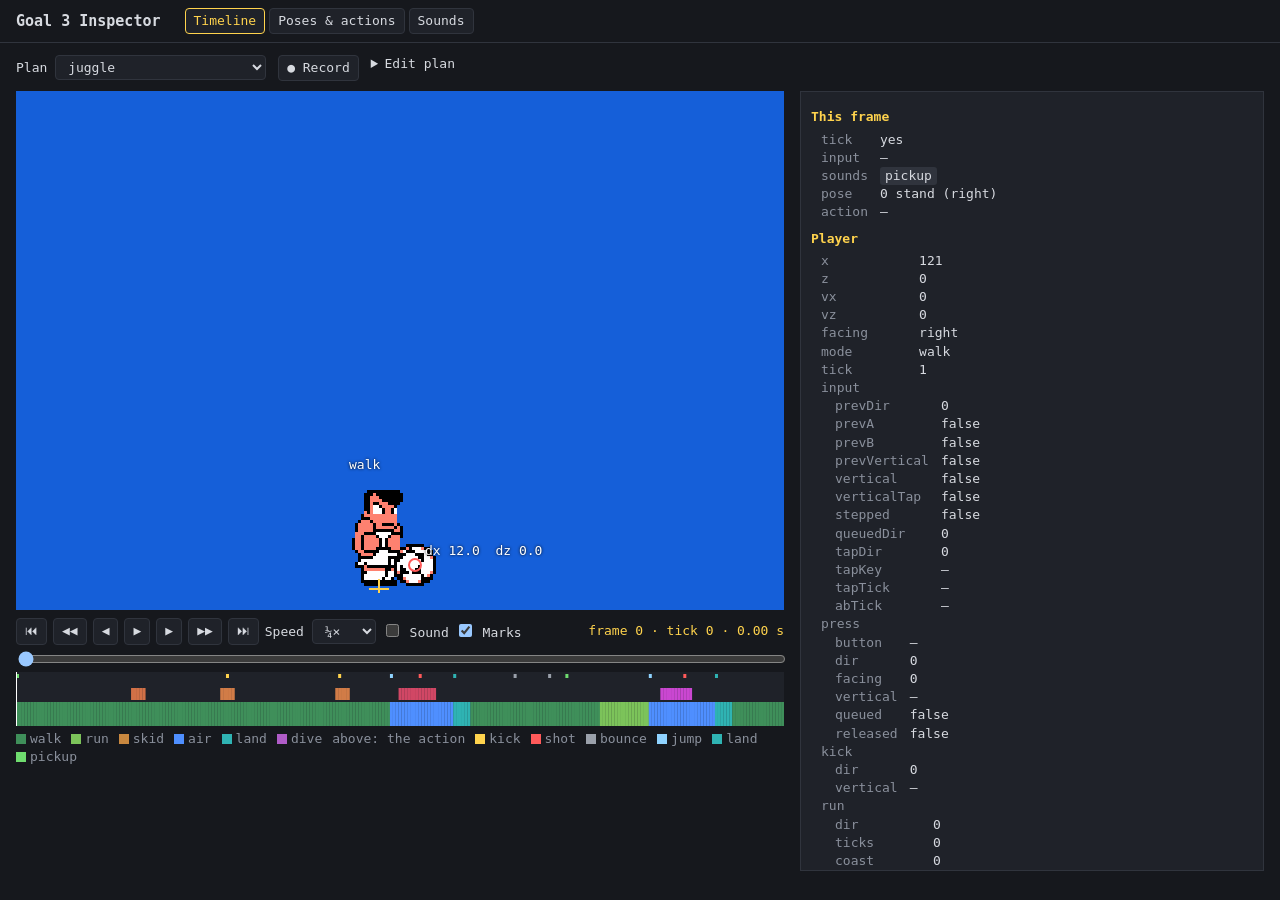
==== tools/inspector/index.html @ 321b106e "Add an inspector page: plans played frame by frame with the whole state, recording from the keyboard" ====
<!DOCTYPE html>
<html lang="en">
<head>
  <meta charset="UTF-8">
  <meta name="viewport" content="width=device-width, initial-scale=1">
  <title>Goal 3 Inspector</title>
  <link rel="stylesheet" href="inspector.css">
</head>
<body>
  <header class="bar">
    <h1>Goal 3 Inspector</h1>
    <nav class="tabs" role="tablist">
      <button type="button" role="tab" aria-selected="true" data-tab="timeline">Timeline</button>
      <button type="button" role="tab" aria-selected="false" data-tab="gallery">Poses &amp; actions</button>
      <button type="button" role="tab" aria-selected="false" data-tab="sounds">Sounds</button>
    </nav>
  </header>

  <main>
    <section id="timeline" class="tab" aria-label="Timeline">
      <div class="toolbar">
        <label>Plan <select id="plan"></select></label>
        <button type="button" id="record" title="Play with the keyboard (arrows, X = A, Z = B, Space = A+B); Esc or the button stops">● Record</button>
        <details class="plan-text">
          <summary>Edit plan</summary>
          <textarea id="plan-text" spellcheck="false" rows="6"></textarea>
          <button type="button" id="plan-run">Run this plan</button>
          <p class="hint">[from, to, buttons] in frames; buttons from L R U D A B.</p>
        </details>
      </div>

      <div class="stage">
        <div class="view">
          <div class="screen">
            <canvas id="scene" width="256" height="173"></canvas>
            <canvas id="overlay" width="768" height="519"></canvas>
            <p id="recording" class="recording" hidden>● REC</p>
          </div>
          <div class="transport">
            <button type="button" data-step="start" title="First frame (Home)">⏮</button>
            <button type="button" data-step="-3" title="Tick back (Shift+←)">◀◀</button>
            <button type="button" data-step="-1" title="Frame back (←)">◀</button>
            <button type="button" id="play" title="Play / pause (Space)">▶</button>
            <button type="button" data-step="1" title="Frame on (→)">▶</button>
            <button type="button" data-step="3" title="Tick on (Shift+→)">▶▶</button>
            <button type="button" data-step="end" title="Last frame (End)">⏭</button>
            <label>Speed <select id="speed">
              <option value="1">1×</option>
              <option value="0.5">½×</option>
              <option value="0.25" selected>¼×</option>
              <option value="0.1">⅒×</option>
            </select></label>
            <label><input type="checkbox" id="sound"> Sound</label>
            <label><input type="checkbox" id="marks" checked> Marks</label>
            <span id="position" class="position"></span>
          </div>
          <input type="range" id="frame" min="0" max="0" value="0" aria-label="Frame">
          <canvas id="strip" height="54" aria-label="Ticks: mode, action, sounds"></canvas>
          <p class="legend" id="legend"></p>
        </div>
        <aside id="state" class="state" aria-label="State"></aside>
      </div>
    </section>

    <section id="gallery" class="tab" aria-label="Poses and actions" hidden>
      <h2>Actions</h2>
      <p class="hint">Click an action to play it. One cell per tick; the events it sends to the ball under it, its hit window shaded.</p>
      <div class="preview"><canvas id="action-preview" width="64" height="64"></canvas><span id="action-name"></span></div>
      <div id="actions"></div>
      <h2>Animations</h2>
      <div id="animations"></div>
      <h2>Poses</h2>
      <div id="poses" class="poses"></div>
    </section>

    <section id="sounds" class="tab" aria-label="Sounds" hidden>
      <h2>Sound effects</h2>
      <div id="sfx" class="sfx"></div>
      <h2>Music</h2>
      <p><button type="button" id="music">▶ Play the song</button></p>
    </section>
  </main>

  <script type="module" src="inspector.js"></script>
</body>
</html>
---- tools/inspector/inspector.css ----
:root {
  --bg: #16181d;
  --panel: #1f2229;
  --line: #30343d;
  --text: #d7dae0;
  --dim: #8a909c;
  --accent: #ffd34d;
  --scene: #155fd9;
  --changed: #3b3420;
  font: 13px/1.4 ui-monospace, "Cascadia Mono", Consolas, monospace;
  color-scheme: dark;
}

* {
  box-sizing: border-box;
}

body {
  margin: 0;
  background: var(--bg);
  color: var(--text);
}

button,
select,
textarea,
input {
  font: inherit;
  color: inherit;
}

button,
select {
  background: var(--panel);
  border: 1px solid var(--line);
  border-radius: 4px;
  padding: 3px 8px;
  cursor: pointer;
}

button:hover,
button:focus-visible {
  border-color: var(--accent);
  outline: none;
}

.bar {
  display: flex;
  align-items: center;
  gap: 24px;
  padding: 8px 16px;
  border-bottom: 1px solid var(--line);
}

h1 {
  font-size: 15px;
  margin: 0;
}

h2 {
  font-size: 14px;
  margin: 20px 0 6px;
}

.tabs {
  display: flex;
  gap: 4px;
}

.tabs [aria-selected="true"] {
  border-color: var(--accent);
  color: var(--accent);
}

main {
  padding: 12px 16px;
}

.toolbar {
  display: flex;
  flex-wrap: wrap;
  align-items: flex-start;
  gap: 12px;
  margin-bottom: 10px;
}

.plan-text textarea {
  display: block;
  width: min(760px, 90vw);
  margin: 6px 0;
  background: var(--panel);
  border: 1px solid var(--line);
}

.hint {
  color: var(--dim);
  margin: 4px 0;
}

.stage {
  display: flex;
  flex-wrap: wrap;
  gap: 16px;
  align-items: flex-start;
}

.view {
  width: 768px;
  max-width: 100%;
}

.screen {
  position: relative;
  width: 768px;
  height: 519px;
  background: var(--scene);
}

.screen canvas {
  position: absolute;
  inset: 0;
  width: 768px;
  height: 519px;
}

#scene {
  image-rendering: pixelated;
}

.recording {
  position: absolute;
  top: 8px;
  right: 12px;
  margin: 0;
  color: #ff5a5a;
  font-weight: 700;
}

.transport {
  display: flex;
  flex-wrap: wrap;
  align-items: center;
  gap: 6px;
  margin: 8px 0 4px;
}

.position {
  margin-left: auto;
  color: var(--accent);
}

#frame {
  width: 100%;
}

#strip {
  display: block;
  width: 100%;
  cursor: pointer;
  background: var(--panel);
}

.legend {
  color: var(--dim);
  margin: 4px 0;
}

.legend span {
  margin-right: 10px;
  white-space: nowrap;
}

.legend i {
  display: inline-block;
  width: 10px;
  height: 10px;
  margin-right: 4px;
  vertical-align: -1px;
}

.state {
  flex: 1;
  min-width: 340px;
  max-height: calc(100vh - 120px);
  overflow: auto;
  background: var(--panel);
  border: 1px solid var(--line);
  padding: 8px 10px;
}

.state h3 {
  font-size: 13px;
  margin: 8px 0 4px;
  color: var(--accent);
}

.state dl {
  display: grid;
  grid-template-columns: max-content 1fr;
  gap: 0 12px;
  margin: 0 0 0 10px;
}

.state dt {
  color: var(--dim);
}

.state dd {
  margin: 0;
}

.state .changed {
  background: var(--changed);
}

.state .group {
  grid-column: 1 / 3;
}

.state .group > dl {
  margin-left: 14px;
}

.state .tags span {
  display: inline-block;
  margin-right: 6px;
  padding: 0 5px;
  border-radius: 3px;
  background: var(--line);
}

.preview {
  display: flex;
  align-items: center;
  gap: 12px;
}

.preview canvas {
  width: 192px;
  height: 192px;
  image-rendering: pixelated;
  background: var(--scene);
}

.action {
  display: flex;
  align-items: flex-start;
  gap: 10px;
  padding: 4px;
  border-radius: 4px;
  cursor: pointer;
}

.action:hover,
.action.selected {
  background: var(--panel);
}

.action > b {
  width: 130px;
  flex: none;
}

.cells {
  display: flex;
  flex-wrap: wrap;
  gap: 2px;
}

.cell {
  width: 52px;
  text-align: center;
  font-size: 10px;
  color: var(--dim);
}

.cell canvas {
  display: block;
  width: 52px;
  height: 52px;
  image-rendering: pixelated;
  background: var(--scene);
}

.cell.hit canvas {
  outline: 2px solid var(--accent);
  outline-offset: -2px;
}

.cell .event {
  color: var(--accent);
}

.poses {
  display: flex;
  flex-wrap: wrap;
  gap: 8px;
}

.pose {
  text-align: center;
  font-size: 11px;
}

.pose canvas {
  display: block;
  width: 96px;
  height: 96px;
  image-rendering: pixelated;
  background: var(--scene);
}

.sfx {
  display: grid;
  grid-template-columns: max-content 1fr;
  gap: 6px 14px;
  align-items: center;
}
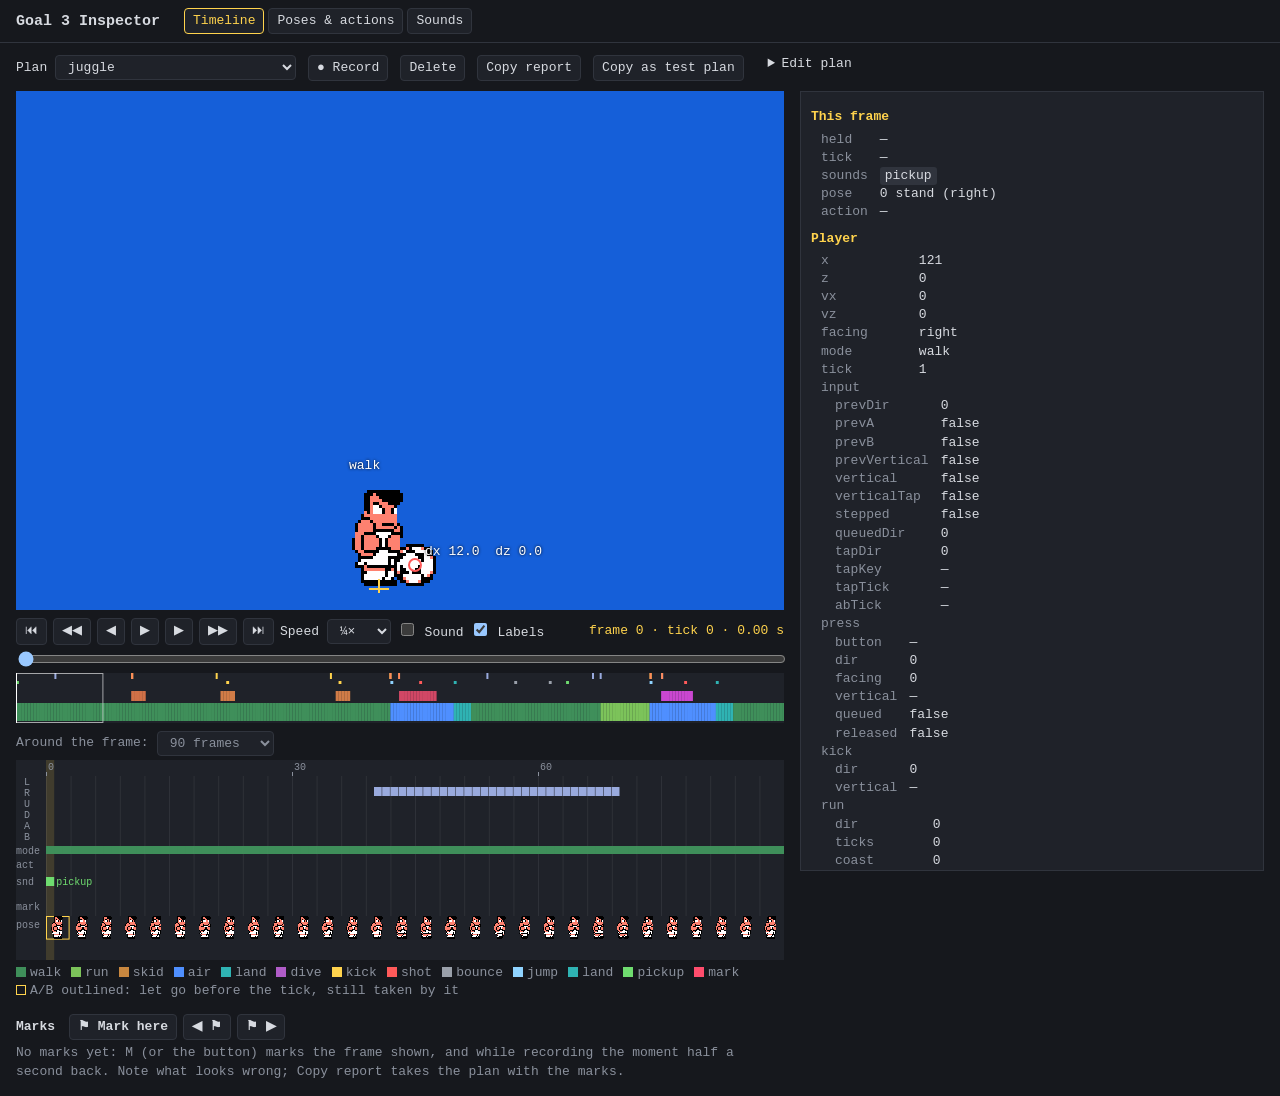
==== commit 1d32714e: "Inspector: a frame-by-frame view of buttons, actions, sounds and poses, marks with notes and reports" ====
--- a/tools/inspector/index.html
+++ b/tools/inspector/index.html
@@ -20,12 +20,17 @@
     <section id="timeline" class="tab" aria-label="Timeline">
       <div class="toolbar">
         <label>Plan <select id="plan"></select></label>
-        <button type="button" id="record" title="Play with the keyboard (arrows, X = A, Z = B, Space = A+B); Esc or the button stops">● Record</button>
+        <button type="button" id="record" title="Play with the keyboard: arrows, X = A, Z = B, Space = A+B; M marks the moment; Esc or the button stops">● Record</button>
+        <button type="button" id="delete" title="Delete this recorded or edited plan">Delete</button>
+        <button type="button" id="copy-report" title="The plan, its marks and the state at each, as JSON to paste into an issue or a chat">Copy report</button>
+        <button type="button" id="copy-test" title="The plan as a line for tests/plans.mjs, with the marks' notes">Copy as test plan</button>
+        <span id="copied" class="copied" role="status"></span>
         <details class="plan-text">
           <summary>Edit plan</summary>
           <textarea id="plan-text" spellcheck="false" rows="6"></textarea>
           <button type="button" id="plan-run">Run this plan</button>
-          <p class="hint">[from, to, buttons] in frames; buttons from L R U D A B.</p>
+          <span id="plan-error" class="error"></span>
+          <p class="hint">{ frames, plan: [[from, to, buttons], ...] }: frames from the start, buttons from L R U D A B.</p>
         </details>
       </div>
 
@@ -51,26 +56,37 @@
               <option value="0.1">⅒×</option>
             </select></label>
             <label><input type="checkbox" id="sound"> Sound</label>
-            <label><input type="checkbox" id="marks" checked> Marks</label>
+            <label><input type="checkbox" id="marks" checked> Labels</label>
             <span id="position" class="position"></span>
           </div>
           <input type="range" id="frame" min="0" max="0" value="0" aria-label="Frame">
-          <canvas id="strip" height="54" aria-label="Ticks: mode, action, sounds"></canvas>
+          <canvas id="strip" height="50" aria-label="The whole plan: presses, sounds, action, mode, marks"></canvas>
+          <div class="detail-bar">
+            <span>Around the frame:</span>
+            <label><select id="zoom">
+              <option value="45">45 frames</option>
+              <option value="90" selected>90 frames</option>
+              <option value="180">180 frames</option>
+            </select></label>
+          </div>
+          <canvas id="detail" height="200" aria-label="Frames around the current one: buttons held, mode, action, sounds, marks, poses"></canvas>
           <p class="legend" id="legend"></p>
+
+          <h3 class="marks-title">Marks
+            <button type="button" id="mark" title="Mark this frame (M)">⚑ Mark here</button>
+            <button type="button" id="mark-prev" title="Previous mark ([)">◀ ⚑</button>
+            <button type="button" id="mark-next" title="Next mark (])">⚑ ▶</button>
+          </h3>
+          <p id="marks-empty" class="hint">No marks yet: M (or the button) marks the frame shown, and while recording the moment half a second back. Note what looks wrong; Copy report takes the plan with the marks.</p>
+          <ol id="mark-list" class="mark-list"></ol>
         </div>
         <aside id="state" class="state" aria-label="State"></aside>
       </div>
     </section>
 
-    <section id="gallery" class="tab" aria-label="Poses and actions" hidden>
-      <h2>Actions</h2>
-      <p class="hint">Click an action to play it. One cell per tick; the events it sends to the ball under it, its hit window shaded.</p>
-      <div class="preview"><canvas id="action-preview" width="64" height="64"></canvas><span id="action-name"></span></div>
-      <div id="actions"></div>
-      <h2>Animations</h2>
-      <div id="animations"></div>
-      <h2>Poses</h2>
-      <div id="poses" class="poses"></div>
+    <section id="gallery" class="tab catalog" aria-label="Poses and actions" hidden>
+      <nav id="catalog-list" class="catalog-list" aria-label="Actions, animations and poses"></nav>
+      <div id="catalog-detail" class="catalog-detail"></div>
     </section>
 
     <section id="sounds" class="tab" aria-label="Sounds" hidden>
--- a/tools/inspector/inspector.css
+++ b/tools/inspector/inspector.css
@@ -153,11 +153,71 @@
   width: 100%;
 }
 
-#strip {
+#strip,
+#detail {
   display: block;
   width: 100%;
   cursor: pointer;
   background: var(--panel);
+}
+
+.detail-bar {
+  display: flex;
+  align-items: center;
+  gap: 8px;
+  margin: 8px 0 4px;
+  color: var(--dim);
+}
+
+.legend .outlined {
+  border: 1px solid var(--accent);
+}
+
+.copied {
+  color: var(--accent);
+  align-self: center;
+}
+
+.error {
+  color: #ff5a5a;
+  margin-left: 8px;
+}
+
+.marks-title {
+  display: flex;
+  align-items: center;
+  gap: 6px;
+  font-size: 13px;
+  margin: 14px 0 4px;
+}
+
+.marks-title button:first-of-type {
+  margin-left: 8px;
+}
+
+.mark-list {
+  list-style: none;
+  margin: 0;
+  padding: 0;
+}
+
+.mark-item {
+  display: flex;
+  gap: 6px;
+  margin-bottom: 4px;
+}
+
+.mark-item input {
+  flex: 1;
+  background: var(--panel);
+  border: 1px solid var(--line);
+  border-radius: 4px;
+  padding: 3px 6px;
+}
+
+.mark-item.here button:first-child {
+  border-color: #ff4d6d;
+  color: #ff4d6d;
 }
 
 .legend {
@@ -229,90 +289,151 @@
   background: var(--line);
 }
 
-.preview {
-  display: flex;
-  align-items: center;
-  gap: 12px;
-}
-
-.preview canvas {
+.sfx {
+  display: grid;
+  grid-template-columns: max-content 1fr;
+  gap: 6px 14px;
+  align-items: center;
+}
+
+/* Poses & actions: the list, and the one chosen */
+
+.catalog:not([hidden]) {
+  display: flex;
+  gap: 20px;
+  align-items: flex-start;
+}
+
+.catalog-list {
+  flex: none;
+  width: 230px;
+  max-height: calc(100vh - 90px);
+  overflow: auto;
+  position: sticky;
+  top: 8px;
+}
+
+.catalog-list h3 {
+  font-size: 11px;
+  color: var(--dim);
+  text-transform: uppercase;
+  margin: 12px 0 4px;
+}
+
+.catalog-list button {
+  display: block;
+  width: 100%;
+  text-align: left;
+  border-color: transparent;
+  background: transparent;
+}
+
+.catalog-list button small {
+  color: var(--dim);
+  float: right;
+}
+
+.catalog-list button[aria-current="true"] {
+  background: var(--panel);
+  border-color: var(--accent);
+  color: var(--accent);
+}
+
+.catalog-detail {
+  flex: 1;
+  min-width: 0;
+}
+
+.catalog-detail h2 {
+  margin-top: 4px;
+}
+
+.catalog-detail h2 small,
+.catalog-detail h4 {
+  color: var(--dim);
+  font-weight: 400;
+}
+
+.catalog-detail h4 {
+  margin: 0 0 4px;
+}
+
+.how {
+  font-size: 14px;
+  max-width: 70ch;
+}
+
+.player-preview {
+  display: flex;
+  align-items: flex-end;
+  gap: 14px;
+  margin: 10px 0;
+}
+
+.player-preview .big {
   width: 192px;
   height: 192px;
   image-rendering: pixelated;
   background: var(--scene);
 }
 
-.action {
-  display: flex;
-  align-items: flex-start;
-  gap: 10px;
-  padding: 4px;
-  border-radius: 4px;
+.player-preview .controls {
+  display: flex;
+  flex-wrap: wrap;
+  align-items: center;
+  gap: 6px;
+}
+
+.player-preview .position {
+  width: 100%;
+  color: var(--accent);
+}
+
+.gantt {
+  display: block;
+  width: 100%;
+  background: var(--panel);
   cursor: pointer;
 }
 
-.action:hover,
-.action.selected {
-  background: var(--panel);
-}
-
-.action > b {
-  width: 130px;
-  flex: none;
-}
-
-.cells {
+.facts {
   display: flex;
   flex-wrap: wrap;
-  gap: 2px;
-}
-
-.cell {
-  width: 52px;
-  text-align: center;
-  font-size: 10px;
-  color: var(--dim);
-}
-
-.cell canvas {
-  display: block;
-  width: 52px;
-  height: 52px;
+  gap: 24px;
+  margin-top: 10px;
+}
+
+.facts ul {
+  margin: 0;
+  padding-left: 18px;
+}
+
+.facts .links button {
+  margin: 0 4px 4px 0;
+}
+
+.sheet {
+  display: grid;
+  grid-template-columns: repeat(auto-fill, minmax(150px, 1fr));
+  gap: 12px;
+}
+
+.sheet figure {
+  margin: 0;
+}
+
+.sheet canvas {
+  width: 144px;
+  height: 72px;
   image-rendering: pixelated;
   background: var(--scene);
 }
 
-.cell.hit canvas {
-  outline: 2px solid var(--accent);
-  outline-offset: -2px;
-}
-
-.cell .event {
-  color: var(--accent);
-}
-
-.poses {
-  display: flex;
-  flex-wrap: wrap;
-  gap: 8px;
-}
-
-.pose {
-  text-align: center;
+.sheet figcaption {
   font-size: 11px;
-}
-
-.pose canvas {
-  display: block;
-  width: 96px;
-  height: 96px;
-  image-rendering: pixelated;
-  background: var(--scene);
-}
-
-.sfx {
-  display: grid;
-  grid-template-columns: max-content 1fr;
-  gap: 6px 14px;
-  align-items: center;
-}
+  color: var(--dim);
+}
+
+.sheet figcaption b {
+  color: var(--text);
+}
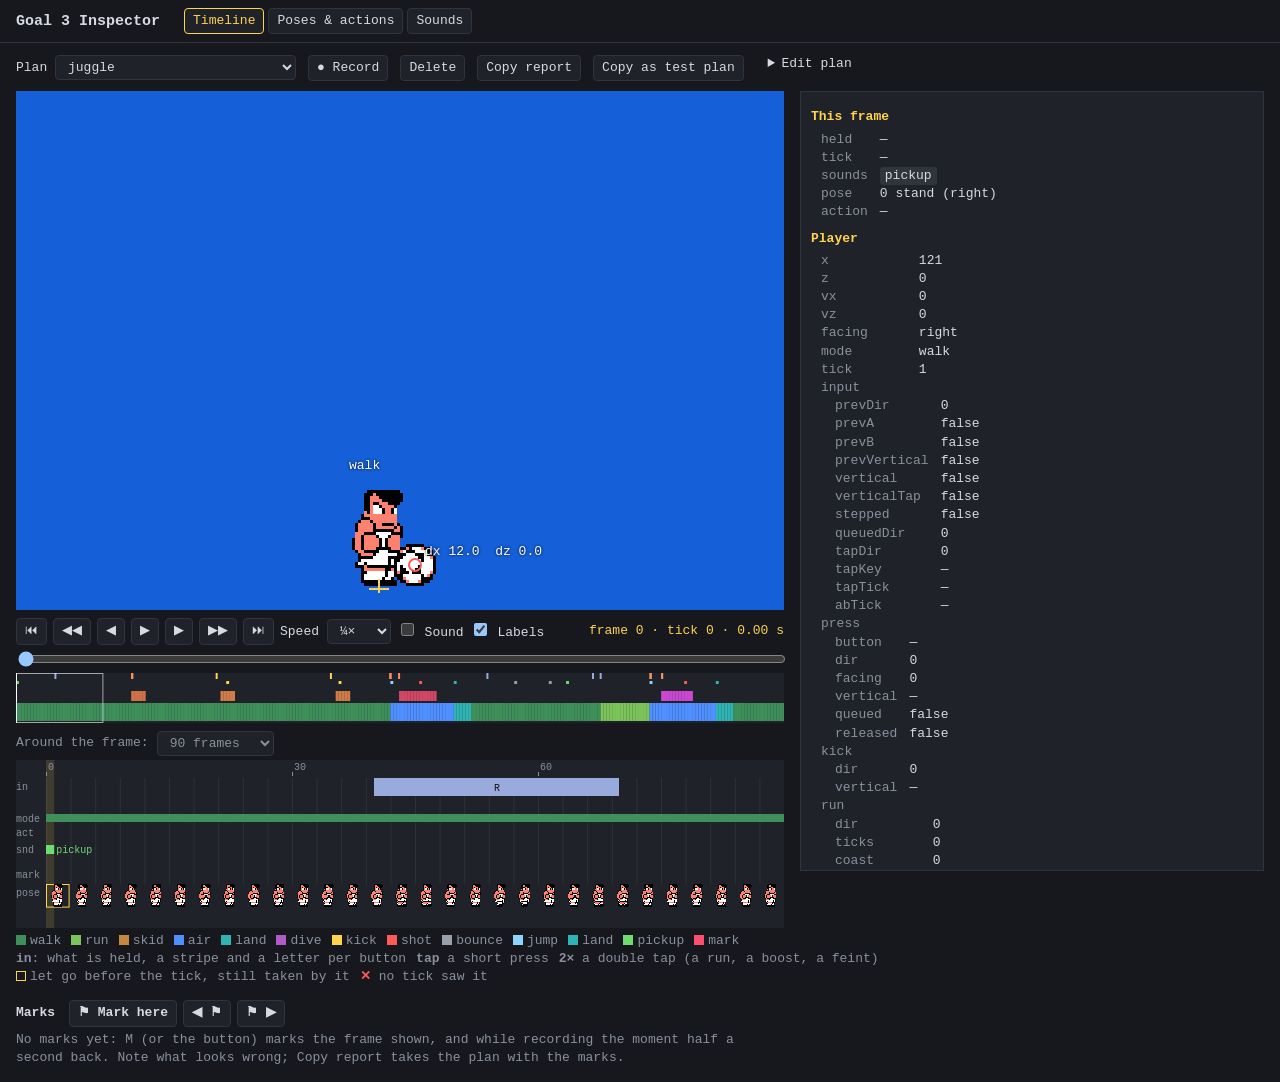
==== commit cdfd20e6: "Inspector: the buttons in one row, a stripe and a letter each, with taps, double taps, presses taken" ====
--- a/tools/inspector/index.html
+++ b/tools/inspector/index.html
@@ -69,7 +69,7 @@
               <option value="180">180 frames</option>
             </select></label>
           </div>
-          <canvas id="detail" height="200" aria-label="Frames around the current one: buttons held, mode, action, sounds, marks, poses"></canvas>
+          <canvas id="detail" height="168" aria-label="Frames around the current one: buttons held, mode, action, sounds, marks, poses"></canvas>
           <p class="legend" id="legend"></p>
 
           <h3 class="marks-title">Marks
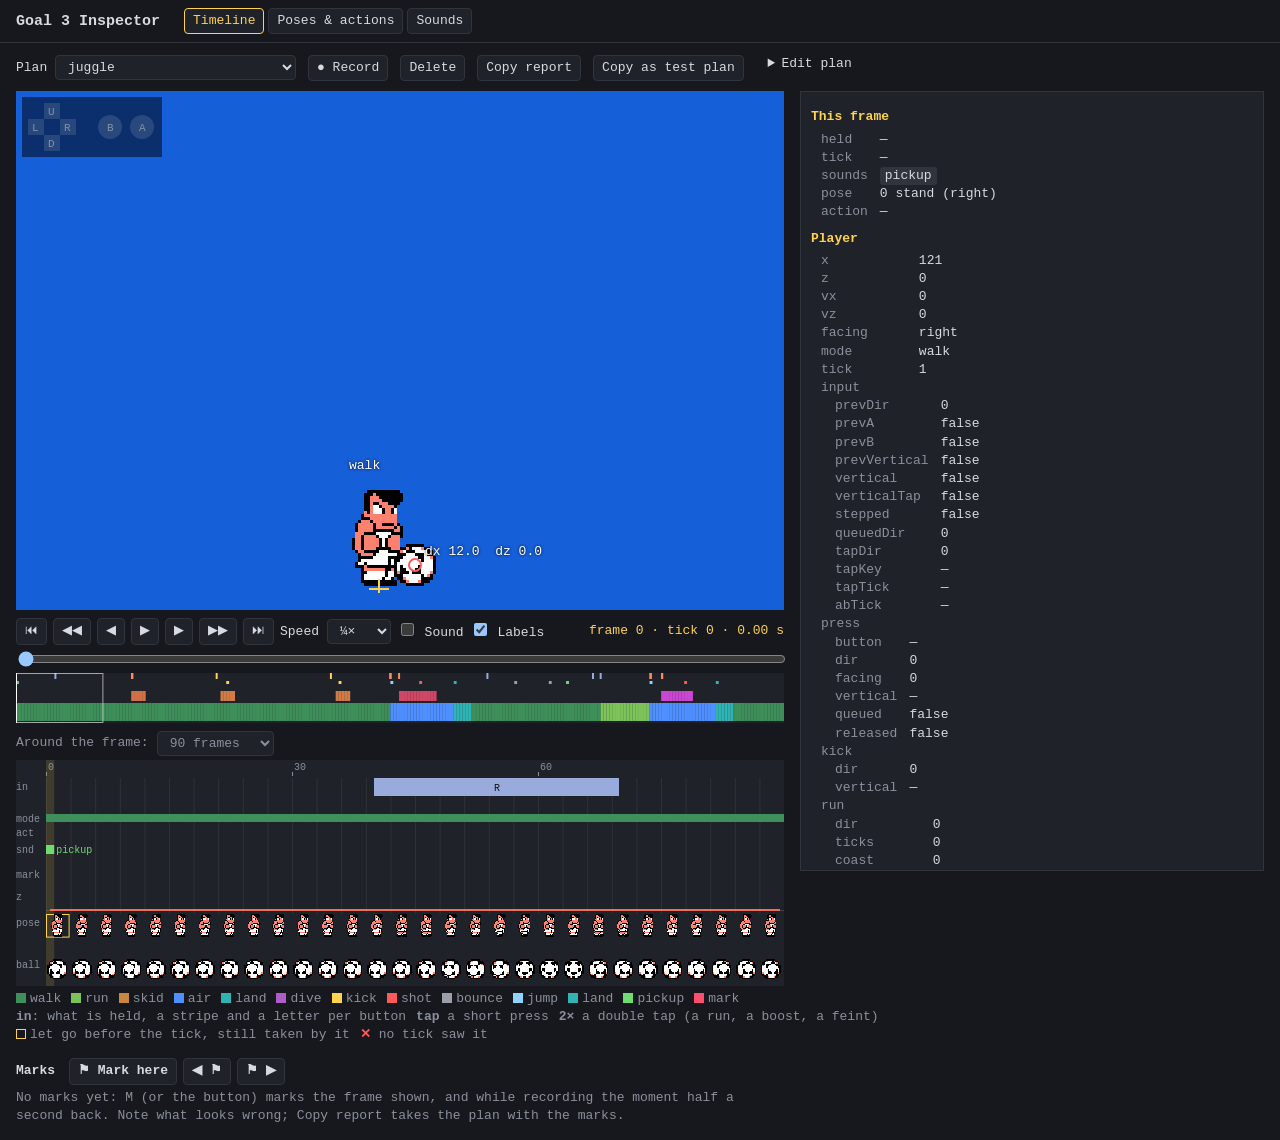
==== commit c76d7a75: "Inspector: a pad and the latest presses on the scene, the heights of player and ball and the ball's " ====
--- a/tools/inspector/index.html
+++ b/tools/inspector/index.html
@@ -69,7 +69,7 @@
               <option value="180">180 frames</option>
             </select></label>
           </div>
-          <canvas id="detail" height="168" aria-label="Frames around the current one: buttons held, mode, action, sounds, marks, poses"></canvas>
+          <canvas id="detail" height="226" aria-label="Frames around the current one: buttons held, mode, action, sounds, marks, poses"></canvas>
           <p class="legend" id="legend"></p>
 
           <h3 class="marks-title">Marks
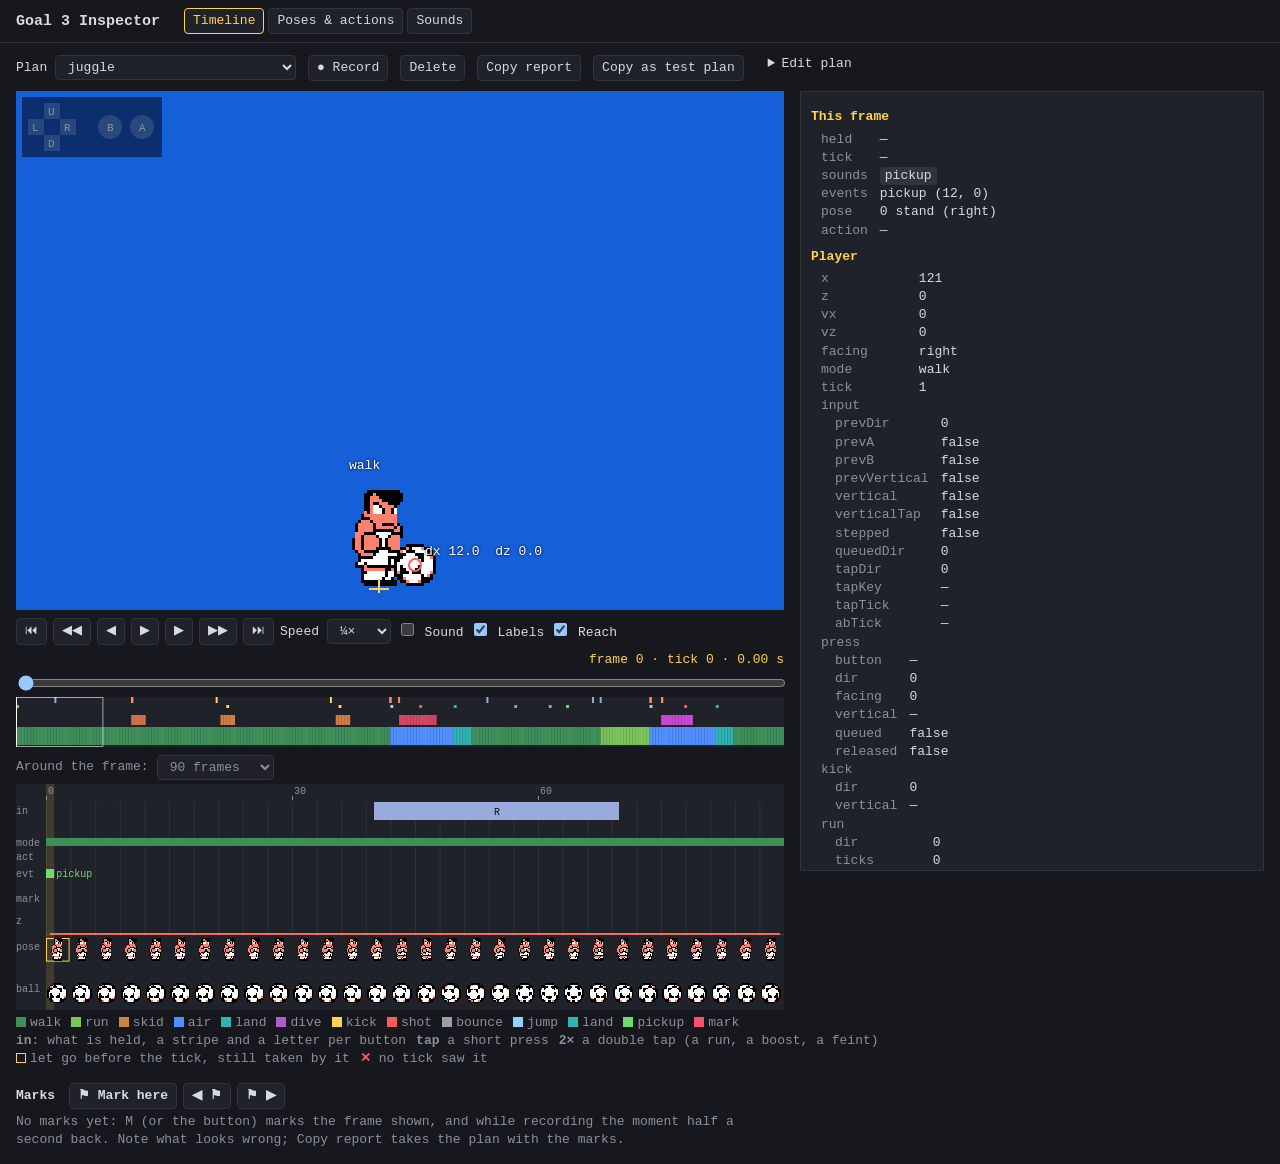
==== commit 2f7055bb: "Inspector: the tick's record of events with what did them, and the reach rules that can act drawn on" ====
--- a/tools/inspector/index.html
+++ b/tools/inspector/index.html
@@ -57,6 +57,7 @@
             </select></label>
             <label><input type="checkbox" id="sound"> Sound</label>
             <label><input type="checkbox" id="marks" checked> Labels</label>
+            <label title="The reach rules that can act now (js/game/reach.js); lit where the ball is in one"><input type="checkbox" id="reach" checked> Reach</label>
             <span id="position" class="position"></span>
           </div>
           <input type="range" id="frame" min="0" max="0" value="0" aria-label="Frame">
